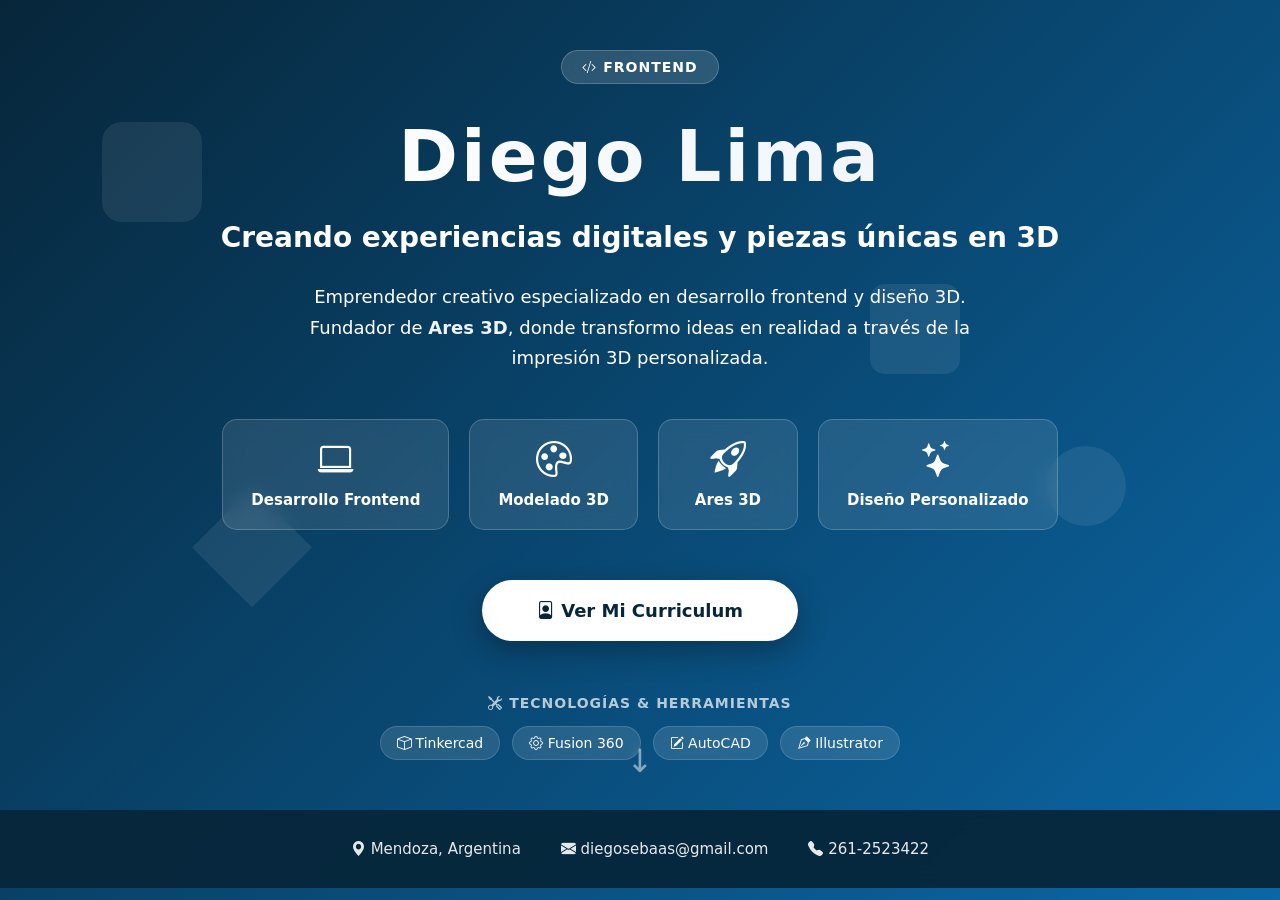
==== index.html @ 93cdbcd8 "Agrego mi primera landing page." ====
<!DOCTYPE html>
<html lang="es">
<head>
  <meta charset="UTF-8">
  <meta name="viewport" content="width=device-width, initial-scale=1.0">
  <title>Diego Lima - Frontend </title>
  <link rel="stylesheet" href="https://cdn.jsdelivr.net/npm/bootstrap-icons@1.11.1/font/bootstrap-icons.css">
  <link rel="stylesheet" href="styles.css">
  <script src="scripts.js" defer></script>
</head>
<body>
  <section class="hero">
    <div class="floating-shapes">
      <div class="shape"></div>
      <div class="shape"></div>
      <div class="shape"></div>
      <div class="shape"></div>
    </div>

    <div class="content">
      <div class="badge">
        <i class="bi bi-code-slash"></i> Frontend 
      </div>
      
      <h1 class="main-title">
        <span class="name">Diego Lima</span>
      </h1>
      
      <p class="tagline">Creando experiencias digitales y piezas únicas en 3D</p>
      
      <p class="description">
        Emprendedor creativo especializado en desarrollo frontend y diseño 3D. 
        Fundador de <strong>Ares 3D</strong>, donde transformo ideas en realidad 
        a través de la impresión 3D personalizada.
      </p>

      <div class="features">
        <div class="feature">
          <div class="feature-icon"><i class="bi bi-laptop"></i></div>
          <div class="feature-text">Desarrollo Frontend</div>
        </div>
        <div class="feature">
          <div class="feature-icon"><i class="bi bi-palette"></i></div>
          <div class="feature-text">Modelado 3D</div>
        </div>
        <div class="feature">
          <div class="feature-icon"><i class="bi bi-rocket-takeoff"></i></div>
          <div class="feature-text">Ares 3D</div>
        </div>
        <div class="feature">
          <div class="feature-icon"><i class="bi bi-stars"></i></div>
          <div class="feature-text">Diseño Personalizado</div>
        </div>
      </div>

      <div class="cta-container">
        <a href="about.html" class="cta-button">
          <span><i class="bi bi-file-person"></i> Ver Mi Curriculum</span>
        </a>
      </div>

      <div class="tech-stack">
        <p class="stack-title"><i class="bi bi-tools"></i> Tecnologías & Herramientas</p>
        <div class="stack-items">
          <span><i class="bi bi-box"></i> Tinkercad</span>
          <span><i class="bi bi-gear"></i> Fusion 360</span>
          <span><i class="bi bi-pencil-square"></i> AutoCAD</span>
          <span><i class="bi bi-vector-pen"></i> Illustrator</span>
        </div>
      </div>
    </div>

    <div class="scroll-indicator"></div>
  </section>

  <footer class="footer">
    <div class="footer-content">
      <p class="location"><i class="bi bi-geo-alt-fill"></i> Mendoza, Argentina</p>
      <p class="email"><i class="bi bi-envelope-fill"></i> diegosebaas@gmail.com</p>
      <p class="phone"><i class="bi bi-telephone-fill"></i> 261-2523422</p>
    </div>
  </footer>
</body>
</html>
---- styles.css ----
* {
  margin: 0;
  padding: 0;
  box-sizing: border-box;
}

:root {
  --navy: #07263a;
  --accent: #0b67a6;
  --light: #f4f8fc;
  --highlight: #edf3f9;
}

body {
  font-family: Inter, system-ui, Segoe UI, Arial, sans-serif;
  overflow-x: hidden;
  background: linear-gradient(135deg, #07263a 0%, #0b67a6 100%);
  min-height: 100vh;
}

.hero {
  min-height: 90vh;
  display: flex;
  align-items: center;
  justify-content: center;
  position: relative;
  overflow: hidden;
  padding: 40px 20px;
}

.floating-shapes {
  position: absolute;
  width: 100%;
  height: 100%;
  overflow: hidden;
  z-index: 1;
}

.shape {
  position: absolute;
  opacity: 0.08;
  animation: float 20s infinite ease-in-out;
}

.shape:nth-child(1) {
  width: 100px;
  height: 100px;
  background: white;
  border-radius: 20px;
  top: 15%;
  left: 8%;
  animation-delay: 0s;
}

.shape:nth-child(2) {
  width: 80px;
  height: 80px;
  background: white;
  border-radius: 50%;
  top: 55%;
  right: 12%;
  animation-delay: 3s;
}

.shape:nth-child(3) {
  width: 120px;
  height: 120px;
  background: white;
  clip-path: polygon(50% 0%, 100% 50%, 50% 100%, 0% 50%);
  bottom: 25%;
  left: 15%;
  animation-delay: 6s;
}

.shape:nth-child(4) {
  width: 90px;
  height: 90px;
  background: white;
  border-radius: 15px;
  top: 35%;
  right: 25%;
  animation-delay: 9s;
}

@keyframes float {
  0%, 100% {
    transform: translateY(0) rotate(0deg);
  }
  50% {
    transform: translateY(-40px) rotate(180deg);
  }
}

.content {
  position: relative;
  z-index: 2;
  text-align: center;
  max-width: 900px;
  color: white;
}

.badge {
  display: inline-block;
  background: rgba(255, 255, 255, 0.15);
  backdrop-filter: blur(10px);
  padding: 8px 20px;
  border-radius: 50px;
  font-size: 14px;
  font-weight: 600;
  margin-bottom: 30px;
  border: 1px solid rgba(255, 255, 255, 0.2);
  letter-spacing: 1px;
  text-transform: uppercase;
}

.main-title {
  margin-bottom: 20px;
}

.name {
  font-size: 72px;
  font-weight: 800;
  letter-spacing: 3px;
  display: block;
  background: linear-gradient(45deg, #ffffff, #edf3f9);
  -webkit-background-clip: text;
  -webkit-text-fill-color: transparent;
  background-clip: text;
  animation: glow 3s ease-in-out infinite;
}

@keyframes glow {
  0%, 100% {
    filter: drop-shadow(0 0 20px rgba(255,255,255,0.3));
  }
  50% {
    filter: drop-shadow(0 0 40px rgba(255,255,255,0.6));
  }
}

.tagline {
  font-size: 28px;
  margin-bottom: 25px;
  font-weight: 600;
  opacity: 0.95;
  line-height: 1.4;
}

.description {
  font-size: 18px;
  line-height: 1.7;
  margin-bottom: 45px;
  opacity: 0.88;
  max-width: 700px;
  margin-left: auto;
  margin-right: auto;
}

.description strong {
  color: #edf3f9;
  font-weight: 700;
}

.features {
  display: flex;
  justify-content: center;
  gap: 20px;
  margin-bottom: 50px;
  flex-wrap: wrap;
}

.feature {
  background: rgba(255, 255, 255, 0.1);
  backdrop-filter: blur(10px);
  padding: 20px 28px;
  border-radius: 15px;
  border: 1px solid rgba(255, 255, 255, 0.2);
  transition: transform 0.3s ease, background 0.3s ease;
  min-width: 140px;
}

.feature:hover {
  transform: translateY(-5px);
  background: rgba(255, 255, 255, 0.18);
}

.feature-icon {
  font-size: 36px;
  margin-bottom: 10px;
}

.feature-text {
  font-size: 15px;
  font-weight: 600;
}

.cta-container {
  margin-bottom: 50px;
}

.cta-button {
  display: inline-block;
  padding: 20px 55px;
  background: white;
  color: var(--navy);
  text-decoration: none;
  border-radius: 50px;
  font-weight: 700;
  font-size: 18px;
  transition: transform 0.3s ease, box-shadow 0.3s ease;
  box-shadow: 0 10px 30px rgba(0, 0, 0, 0.3);
  position: relative;
  overflow: hidden;
}

.cta-button::before {
  content: '';
  position: absolute;
  top: 50%;
  left: 50%;
  width: 0;
  height: 0;
  border-radius: 50%;
  background: var(--highlight);
  transform: translate(-50%, -50%);
  transition: width 0.5s ease, height 0.5s ease;
}

.cta-button:hover::before {
  width: 350px;
  height: 350px;
}

.cta-button span {
  position: relative;
  z-index: 1;
}

.cta-button:hover {
  transform: translateY(-3px) scale(1.02);
  box-shadow: 0 15px 45px rgba(0, 0, 0, 0.4);
}

.tech-stack {
  max-width: 600px;
  margin: 0 auto;
}

.stack-title {
  font-size: 14px;
  font-weight: 600;
  opacity: 0.7;
  margin-bottom: 15px;
  text-transform: uppercase;
  letter-spacing: 1px;
}

.stack-items {
  display: flex;
  flex-wrap: wrap;
  gap: 12px;
  justify-content: center;
}

.stack-items span {
  background: rgba(255, 255, 255, 0.12);
  backdrop-filter: blur(5px);
  padding: 8px 16px;
  border-radius: 20px;
  font-size: 14px;
  font-weight: 500;
  border: 1px solid rgba(255, 255, 255, 0.15);
}

.scroll-indicator {
  position: absolute;
  bottom: 30px;
  left: 50%;
  transform: translateX(-50%);
  animation: bounce 2s infinite;
}

.scroll-indicator::after {
  content: '↓';
  color: white;
  font-size: 32px;
  opacity: 0.5;
}

@keyframes bounce {
  0%, 20%, 50%, 80%, 100% {
    transform: translateX(-50%) translateY(0);
  }
  40% {
    transform: translateX(-50%) translateY(-10px);
  }
  60% {
    transform: translateX(-50%) translateY(-5px);
  }
}

.footer {
  background: rgba(7, 38, 58, 0.95);
  backdrop-filter: blur(10px);
  padding: 30px 20px;
  position: relative;
  z-index: 3;
}

.footer-content {
  max-width: 800px;
  margin: 0 auto;
  display: flex;
  justify-content: center;
  gap: 40px;
  flex-wrap: wrap;
  color: white;
}

.footer-content p {
  font-size: 15px;
  opacity: 0.9;
  font-weight: 500;
}

@media (max-width: 768px) {
  .hero {
    min-height: 85vh;
    padding: 30px 20px;
  }

  .name {
    font-size: 48px;
    letter-spacing: 2px;
  }

  .tagline {
    font-size: 22px;
  }

  .description {
    font-size: 16px;
  }

  .features {
    gap: 12px;
  }

  .feature {
    padding: 16px 22px;
    min-width: 120px;
  }

  .feature-icon {
    font-size: 30px;
  }

  .feature-text {
    font-size: 14px;
  }

  .cta-button {
    padding: 16px 45px;
    font-size: 16px;
  }

  .footer-content {
    flex-direction: column;
    gap: 15px;
    text-align: center;
  }

  .stack-items span {
    font-size: 13px;
    padding: 6px 14px;
  }
}

@media (max-width: 480px) {
  .name {
    font-size: 36px;
  }

  .tagline {
    font-size: 18px;
  }

  .badge {
    font-size: 12px;
    padding: 6px 16px;
  }
}
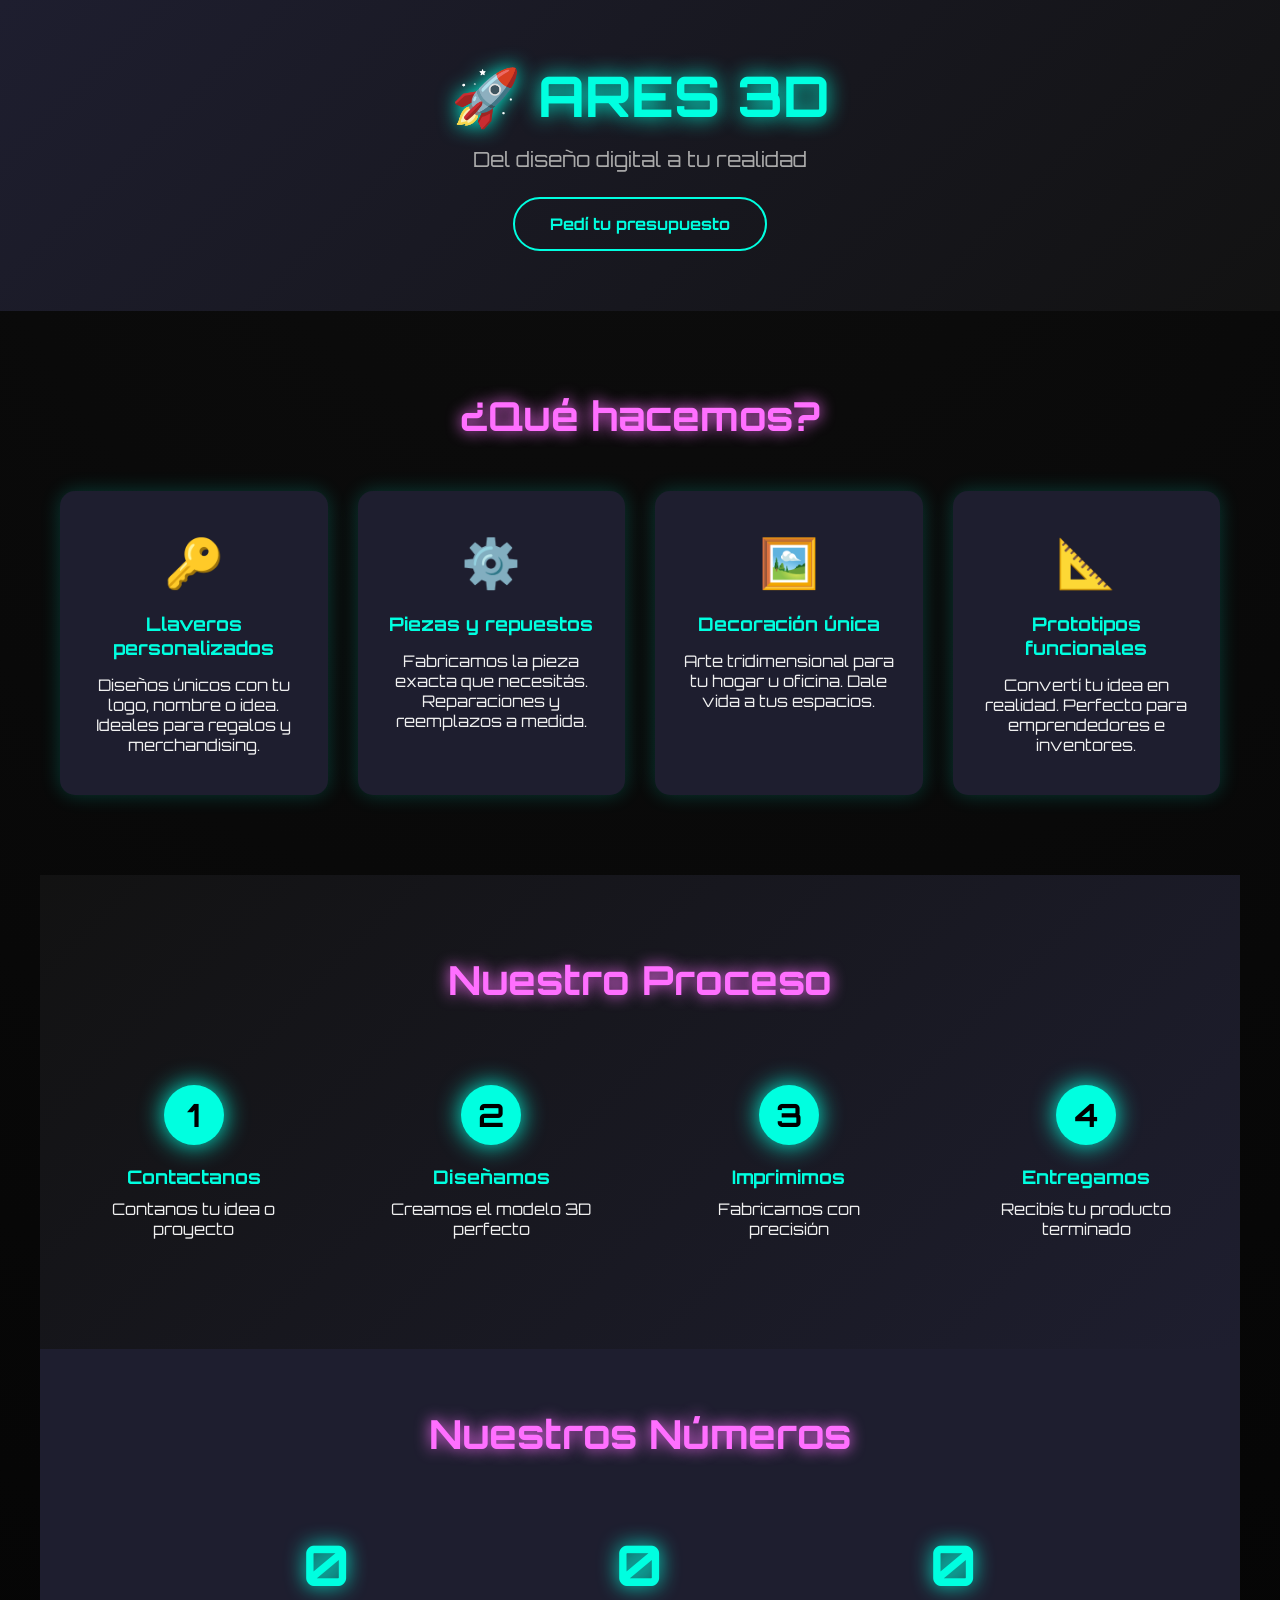
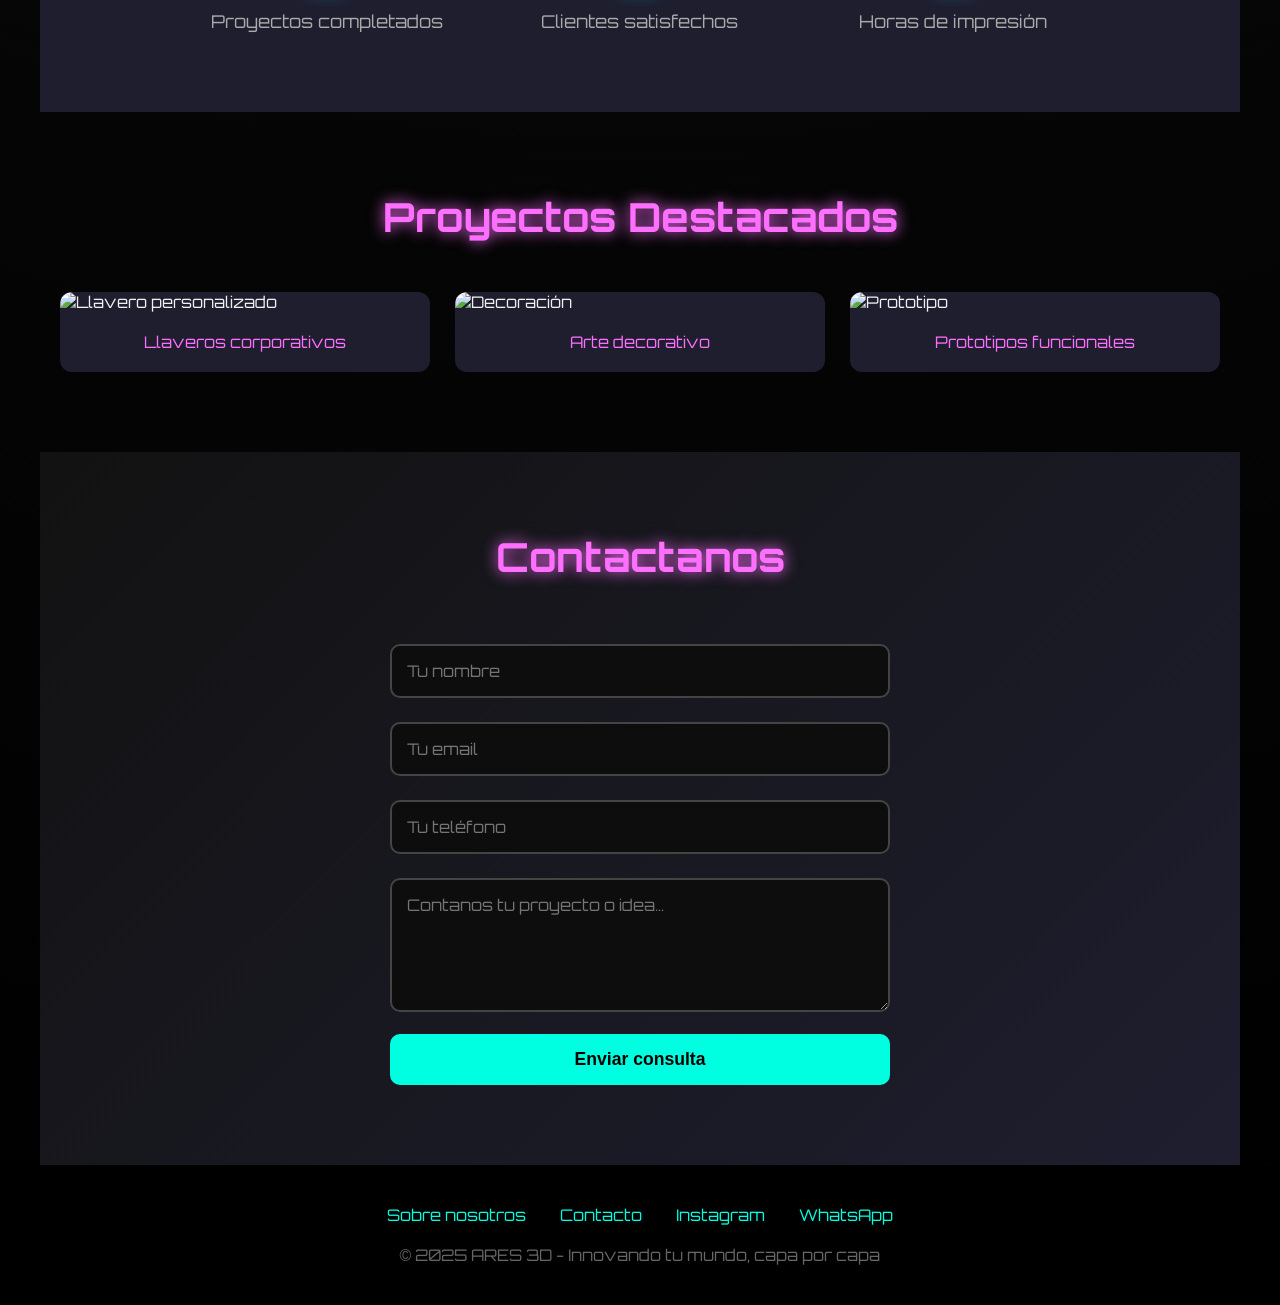
==== commit cb52246c: "Cambios Al subir los archivos se mezclaron, así que subo la nueva landing-page con la reestructuraci" ====
--- a/index.html
+++ b/index.html
@@ -3,82 +3,133 @@
 <head>
   <meta charset="UTF-8">
   <meta name="viewport" content="width=device-width, initial-scale=1.0">
-  <title>Diego Lima - Frontend </title>
-  <link rel="stylesheet" href="https://cdn.jsdelivr.net/npm/bootstrap-icons@1.11.1/font/bootstrap-icons.css">
+  <meta name="description" content="Ares 3D - Impresión 3D profesional. Llaveros, piezas, decoración y prototipos a medida.">
+  <title>Ares 3D | Impresión 3D Profesional</title>
+  
+  <!-- Google Fonts -->
+  <link rel="stylesheet" href="https://fonts.googleapis.com/css2?family=Orbitron:wght@400;700;900&display=swap">
+  
+  <!-- CSS -->
   <link rel="stylesheet" href="styles.css">
-  <script src="scripts.js" defer></script>
 </head>
 <body>
-  <section class="hero">
-    <div class="floating-shapes">
-      <div class="shape"></div>
-      <div class="shape"></div>
-      <div class="shape"></div>
-      <div class="shape"></div>
+  <header>
+    <h1>🚀 ARES 3D</h1>
+    <p>Del diseño digital a tu realidad</p>
+    <a href="#contacto" class="btn">Pedí tu presupuesto</a>
+  </header>
+
+  <section class="features">
+    <h2>¿Qué hacemos?</h2>
+    <div class="cards">
+      <div class="card">
+        <div class="card-icon">🔑</div>
+        <h3>Llaveros personalizados</h3>
+        <p>Diseños únicos con tu logo, nombre o idea. Ideales para regalos y merchandising.</p>
+      </div>
+      <div class="card">
+        <div class="card-icon">⚙️</div>
+        <h3>Piezas y repuestos</h3>
+        <p>Fabricamos la pieza exacta que necesitás. Reparaciones y reemplazos a medida.</p>
+      </div>
+      <div class="card">
+        <div class="card-icon">🖼️</div>
+        <h3>Decoración única</h3>
+        <p>Arte tridimensional para tu hogar u oficina. Dale vida a tus espacios.</p>
+      </div>
+      <div class="card">
+        <div class="card-icon">📐</div>
+        <h3>Prototipos funcionales</h3>
+        <p>Convertí tu idea en realidad. Perfecto para emprendedores e inventores.</p>
+      </div>
     </div>
+  </section>
 
-    <div class="content">
-      <div class="badge">
-        <i class="bi bi-code-slash"></i> Frontend 
+  <section class="process">
+    <h2>Nuestro Proceso</h2>
+    <div class="steps">
+      <div class="step">
+        <div class="step-number">1</div>
+        <h3>Contactanos</h3>
+        <p>Contanos tu idea o proyecto</p>
+      </div>
+      <div class="step">
+        <div class="step-number">2</div>
+        <h3>Diseñamos</h3>
+        <p>Creamos el modelo 3D perfecto</p>
+      </div>
+      <div class="step">
+        <div class="step-number">3</div>
+        <h3>Imprimimos</h3>
+        <p>Fabricamos con precisión</p>
+      </div>
+      <div class="step">
+        <div class="step-number">4</div>
+        <h3>Entregamos</h3>
+        <p>Recibís tu producto terminado</p>
+      </div>
+    </div>
+  </section>
+
+  <section class="stats">
+    <h2>Nuestros Números</h2>
+    <div class="stats-grid">
+      <div class="stat-item">
+        <div class="stat-number" data-target="500">0</div>
+        <div class="stat-label">Proyectos completados</div>
+      </div>
+      <div class="stat-item">
+        <div class="stat-number" data-target="150">0</div>
+        <div class="stat-label">Clientes satisfechos</div>
+      </div>
+      <div class="stat-item">
+        <div class="stat-number" data-target="48">0</div>
+        <div class="stat-label">Horas de impresión</div>
+      </div>
+    </div>
+  </section>
+
+  <section class="projects">
+    <h2>Proyectos Destacados</h2>
+    <div class="gallery">
+      <div class="gallery-item">
+        <img src="https://images.unsplash.com/photo-1581092160562-40aa08e78837?w=400" alt="Llavero personalizado">
+        <p>Llaveros corporativos</p>
       </div>
       
-      <h1 class="main-title">
-        <span class="name">Diego Lima</span>
-      </h1>
-      
-      <p class="tagline">Creando experiencias digitales y piezas únicas en 3D</p>
-      
-      <p class="description">
-        Emprendedor creativo especializado en desarrollo frontend y diseño 3D. 
-        Fundador de <strong>Ares 3D</strong>, donde transformo ideas en realidad 
-        a través de la impresión 3D personalizada.
-      </p>
-
-      <div class="features">
-        <div class="feature">
-          <div class="feature-icon"><i class="bi bi-laptop"></i></div>
-          <div class="feature-text">Desarrollo Frontend</div>
-        </div>
-        <div class="feature">
-          <div class="feature-icon"><i class="bi bi-palette"></i></div>
-          <div class="feature-text">Modelado 3D</div>
-        </div>
-        <div class="feature">
-          <div class="feature-icon"><i class="bi bi-rocket-takeoff"></i></div>
-          <div class="feature-text">Ares 3D</div>
-        </div>
-        <div class="feature">
-          <div class="feature-icon"><i class="bi bi-stars"></i></div>
-          <div class="feature-text">Diseño Personalizado</div>
-        </div>
+      <div class="gallery-item">
+        <img src="https://images.unsplash.com/photo-1633265486064-086b219458ec?w=400" alt="Decoración">
+        <p>Arte decorativo</p>
       </div>
-
-      <div class="cta-container">
-        <a href="about.html" class="cta-button">
-          <span><i class="bi bi-file-person"></i> Ver Mi Curriculum</span>
-        </a>
-      </div>
-
-      <div class="tech-stack">
-        <p class="stack-title"><i class="bi bi-tools"></i> Tecnologías & Herramientas</p>
-        <div class="stack-items">
-          <span><i class="bi bi-box"></i> Tinkercad</span>
-          <span><i class="bi bi-gear"></i> Fusion 360</span>
-          <span><i class="bi bi-pencil-square"></i> AutoCAD</span>
-          <span><i class="bi bi-vector-pen"></i> Illustrator</span>
-        </div>
+      <div class="gallery-item">
+        <img src="https://images.unsplash.com/photo-1581092160562-40aa08e78837?w=400" alt="Prototipo">
+        <p>Prototipos funcionales</p>
       </div>
     </div>
-
-    <div class="scroll-indicator"></div>
   </section>
 
-  <footer class="footer">
-    <div class="footer-content">
-      <p class="location"><i class="bi bi-geo-alt-fill"></i> Mendoza, Argentina</p>
-      <p class="email"><i class="bi bi-envelope-fill"></i> diegosebaas@gmail.com</p>
-      <p class="phone"><i class="bi bi-telephone-fill"></i> 261-2523422</p>
+  <section id="contacto" class="contacto">
+    <h2>Contactanos</h2>
+    <form id="formulario">
+      <input type="text" id="nombre" placeholder="Tu nombre" required>
+      <input type="email" id="email" placeholder="Tu email" required>
+      <input type="tel" id="telefono" placeholder="Tu teléfono" required>
+      <textarea id="mensaje" rows="5" placeholder="Contanos tu proyecto o idea..." required></textarea>
+      <button type="submit">Enviar consulta</button>
+    </form>
+  </section>
+
+  <footer>
+    <div class="footer-links">
+      <a href="about.html">Sobre nosotros</a>
+      <a href="#contacto">Contacto</a>
+      <a href="#">Instagram</a>
+      <a href="#">WhatsApp</a>
     </div>
+    <p>© 2025 ARES 3D - Innovando tu mundo, capa por capa</p>
   </footer>
+
+  <!-- Scripts Modulares -->
+  <script type="module" src="main.js"></script>
 </body>
 </html>
--- a/styles.css
+++ b/styles.css
@@ -1,3 +1,6 @@
+/* ============================================
+   RESET Y VARIABLES
+   ============================================ */
 * {
   margin: 0;
   padding: 0;
@@ -5,388 +8,430 @@
 }
 
 :root {
-  --navy: #07263a;
-  --accent: #0b67a6;
-  --light: #f4f8fc;
-  --highlight: #edf3f9;
-}
-
+  --primary: #00ffe0;
+  --secondary: #ff6fff;
+  --dark: #0d0d0d;
+  --darker: #000;
+  --bg-card: #1e1e2f;
+  --text: #f0f0f0;
+}
+
+/* ============================================
+   ESTILOS GENERALES
+   ============================================ */
 body {
-  font-family: Inter, system-ui, Segoe UI, Arial, sans-serif;
+  font-family: 'Orbitron', sans-serif;
+  background: radial-gradient(circle at top, var(--dark), var(--darker));
+  color: var(--text);
   overflow-x: hidden;
-  background: linear-gradient(135deg, #07263a 0%, #0b67a6 100%);
-  min-height: 100vh;
-}
-
-.hero {
-  min-height: 90vh;
+}
+
+/* ============================================
+   HEADER
+   ============================================ */
+header {
+  padding: 60px 20px;
+  background: linear-gradient(135deg, #1e1e2f, #121212);
+  text-align: center;
+  position: sticky;
+  top: 0;
+  z-index: 100;
+  transition: all 0.3s;
+}
+
+h1 {
+  font-size: clamp(2rem, 5vw, 3.5rem);
+  color: var(--primary);
+  text-shadow: 0 0 20px var(--primary);
+  margin-bottom: 15px;
+  animation: glow 2s ease-in-out infinite alternate;
+}
+
+@keyframes glow {
+  from { text-shadow: 0 0 10px var(--primary); }
+  to { text-shadow: 0 0 25px var(--primary), 0 0 40px var(--primary); }
+}
+
+header p {
+  font-size: 1.3rem;
+  color: #aaa;
+  margin-bottom: 25px;
+}
+
+/* ============================================
+   BOTONES
+   ============================================ */
+.btn {
+  display: inline-block;
+  padding: 15px 35px;
+  background: transparent;
+  border: 2px solid var(--primary);
+  color: var(--primary);
+  border-radius: 30px;
+  text-decoration: none;
+  font-weight: bold;
+  transition: all 0.3s;
+  cursor: pointer;
+}
+
+.btn:hover {
+  background: var(--primary);
+  color: var(--darker);
+  box-shadow: 0 0 30px var(--primary);
+  transform: scale(1.05);
+}
+
+/* ============================================
+   SECCIONES
+   ============================================ */
+section {
+  padding: 80px 20px;
+  max-width: 1200px;
+  margin: 0 auto;
+}
+
+h2 {
+  font-size: 2.5rem;
+  margin-bottom: 50px;
+  text-align: center;
+  color: var(--secondary);
+  text-shadow: 0 0 15px var(--secondary);
+}
+
+/* ============================================
+   CARDS DE SERVICIOS
+   ============================================ */
+.cards {
+  display: grid;
+  grid-template-columns: repeat(auto-fit, minmax(250px, 1fr));
+  gap: 30px;
+}
+
+.card {
+  background: var(--bg-card);
+  padding: 40px 25px;
+  border-radius: 15px;
+  text-align: center;
+  box-shadow: 0 0 20px rgba(0,255,224,0.2);
+  transition: all 0.4s;
+  cursor: pointer;
+}
+
+.card:hover {
+  transform: translateY(-12px);
+  box-shadow: 0 0 40px rgba(0,255,224,0.6);
+}
+
+.card-icon {
+  font-size: 3rem;
+  margin-bottom: 20px;
+}
+
+.card h3 {
+  color: var(--primary);
+  margin-bottom: 15px;
+}
+
+/* ============================================
+   PROCESO
+   ============================================ */
+.process {
+  background: linear-gradient(135deg, #121212, #1e1e2f);
+}
+
+.steps {
+  display: grid;
+  grid-template-columns: repeat(auto-fit, minmax(200px, 1fr));
+  gap: 30px;
+  margin-top: 40px;
+}
+
+.step {
+  text-align: center;
+  padding: 30px;
+}
+
+.step-number {
+  width: 60px;
+  height: 60px;
+  background: var(--primary);
+  color: var(--darker);
+  border-radius: 50%;
   display: flex;
   align-items: center;
   justify-content: center;
-  position: relative;
+  font-size: 2rem;
+  font-weight: bold;
+  margin: 0 auto 20px;
+  box-shadow: 0 0 25px var(--primary);
+}
+
+.step h3 {
+  color: var(--primary);
+  margin-bottom: 10px;
+}
+
+/* ============================================
+   ESTADÍSTICAS
+   ============================================ */
+.stats {
+  background: var(--bg-card);
+  padding: 60px 20px;
+  text-align: center;
+}
+
+.stats-grid {
+  display: grid;
+  grid-template-columns: repeat(auto-fit, minmax(200px, 1fr));
+  gap: 40px;
+  max-width: 900px;
+  margin: 0 auto;
+}
+
+.stat-item {
+  padding: 20px;
+}
+
+.stat-number {
+  font-size: 3.5rem;
+  color: var(--primary);
+  font-weight: bold;
+  text-shadow: 0 0 20px var(--primary);
+}
+
+.stat-label {
+  color: #aaa;
+  margin-top: 10px;
+  font-size: 1.1rem;
+}
+
+/* ============================================
+   GALERÍA
+   ============================================ */
+.gallery {
+  display: grid;
+  grid-template-columns: repeat(auto-fit, minmax(280px, 1fr));
+  gap: 25px;
+}
+
+.gallery-item {
+  background: var(--bg-card);
+  border-radius: 12px;
   overflow: hidden;
-  padding: 40px 20px;
-}
-
-.floating-shapes {
-  position: absolute;
+  cursor: pointer;
+  transition: all 0.3s;
+}
+
+.gallery-item:hover {
+  transform: scale(1.05);
+  box-shadow: 0 0 30px rgba(255, 111, 255, 0.6);
+}
+
+.gallery-item img {
+  width: 100%;
+  height: 220px;
+  object-fit: cover;
+}
+
+.gallery-item p {
+  padding: 20px;
+  text-align: center;
+  color: var(--secondary);
+}
+
+/* ============================================
+   MODAL
+   ============================================ */
+.modal {
+  display: none;
+  position: fixed;
+  z-index: 1000;
+  left: 0;
+  top: 0;
   width: 100%;
   height: 100%;
-  overflow: hidden;
-  z-index: 1;
-}
-
-.shape {
+  background: rgba(0,0,0,0.95);
+  justify-content: center;
+  align-items: center;
+}
+
+.modal-content {
+  max-width: 90%;
+  max-height: 90%;
+  position: relative;
+}
+
+.modal-content img {
+  width: 100%;
+  border-radius: 10px;
+}
+
+.close-modal {
   position: absolute;
-  opacity: 0.08;
-  animation: float 20s infinite ease-in-out;
-}
-
-.shape:nth-child(1) {
-  width: 100px;
-  height: 100px;
-  background: white;
-  border-radius: 20px;
-  top: 15%;
-  left: 8%;
-  animation-delay: 0s;
-}
-
-.shape:nth-child(2) {
-  width: 80px;
-  height: 80px;
-  background: white;
-  border-radius: 50%;
-  top: 55%;
-  right: 12%;
-  animation-delay: 3s;
-}
-
-.shape:nth-child(3) {
-  width: 120px;
-  height: 120px;
-  background: white;
-  clip-path: polygon(50% 0%, 100% 50%, 50% 100%, 0% 50%);
-  bottom: 25%;
-  left: 15%;
-  animation-delay: 6s;
-}
-
-.shape:nth-child(4) {
-  width: 90px;
-  height: 90px;
-  background: white;
-  border-radius: 15px;
-  top: 35%;
-  right: 25%;
-  animation-delay: 9s;
-}
-
-@keyframes float {
-  0%, 100% {
-    transform: translateY(0) rotate(0deg);
+  top: -40px;
+  right: 0;
+  color: var(--primary);
+  font-size: 40px;
+  cursor: pointer;
+  transition: color 0.3s;
+}
+
+.close-modal:hover {
+  color: var(--secondary);
+}
+
+.modal-caption {
+  text-align: center;
+  color: var(--primary);
+  padding: 20px;
+  font-size: 1.2rem;
+}
+
+/* ============================================
+   FORMULARIO
+   ============================================ */
+.contacto {
+  background: linear-gradient(135deg, #121212, #1e1e2f);
+}
+
+form {
+  display: flex;
+  flex-direction: column;
+  max-width: 500px;
+  margin: 0 auto;
+}
+
+input, textarea {
+  padding: 15px;
+  margin: 12px 0;
+  border-radius: 10px;
+  border: 2px solid #444;
+  background: var(--dark);
+  color: #fff;
+  font-size: 1rem;
+  font-family: inherit;
+  transition: all 0.3s;
+}
+
+input:focus, textarea:focus {
+  outline: none;
+  border-color: var(--primary);
+  box-shadow: 0 0 15px rgba(0,255,224,0.3);
+}
+
+input.valid {
+  border-color: #00ff00;
+}
+
+input.invalid, textarea.invalid {
+  border-color: #ff0000;
+}
+
+.error-msg {
+  color: #ff0000;
+  font-size: 0.85rem;
+  margin-top: -8px;
+  margin-bottom: 8px;
+  text-align: left;
+}
+
+button[type="submit"] {
+  padding: 15px;
+  margin-top: 10px;
+  background: var(--primary);
+  color: var(--darker);
+  border: none;
+  border-radius: 10px;
+  font-weight: bold;
+  font-size: 1.1rem;
+  cursor: pointer;
+  transition: all 0.3s;
+}
+
+button[type="submit"]:hover:not(:disabled) {
+  background: #00ccb3;
+  box-shadow: 0 0 25px var(--primary);
+  transform: translateY(-2px);
+}
+
+button[type="submit"]:disabled {
+  opacity: 0.6;
+  cursor: not-allowed;
+}
+
+/* ============================================
+   NOTIFICACIONES
+   ============================================ */
+.notification {
+  position: fixed;
+  bottom: -100px;
+  right: 20px;
+  background: var(--primary);
+  color: var(--darker);
+  padding: 20px 30px;
+  border-radius: 10px;
+  font-weight: bold;
+  box-shadow: 0 0 30px var(--primary);
+  transition: all 0.3s;
+  z-index: 2000;
+}
+
+.notification.show {
+  bottom: 20px;
+}
+
+.notification.error {
+  background: #ff0000;
+  box-shadow: 0 0 30px #ff0000;
+  color: #fff;
+}
+
+/* ============================================
+   FOOTER
+   ============================================ */
+footer {
+  background: var(--darker);
+  padding: 40px 20px;
+  text-align: center;
+  color: #666;
+}
+
+.footer-links {
+  margin-bottom: 20px;
+}
+
+.footer-links a {
+  color: var(--primary);
+  text-decoration: none;
+  margin: 0 15px;
+  transition: color 0.3s;
+}
+
+.footer-links a:hover {
+  color: var(--secondary);
+}
+
+/* ============================================
+   RESPONSIVE
+   ============================================ */
+@media (max-width: 768px) {
+  h2 { 
+    font-size: 2rem; 
   }
-  50% {
-    transform: translateY(-40px) rotate(180deg);
+  
+  .stat-number { 
+    font-size: 2.5rem; 
   }
-}
-
-.content {
-  position: relative;
-  z-index: 2;
-  text-align: center;
-  max-width: 900px;
-  color: white;
-}
-
-.badge {
-  display: inline-block;
-  background: rgba(255, 255, 255, 0.15);
-  backdrop-filter: blur(10px);
-  padding: 8px 20px;
-  border-radius: 50px;
-  font-size: 14px;
-  font-weight: 600;
-  margin-bottom: 30px;
-  border: 1px solid rgba(255, 255, 255, 0.2);
-  letter-spacing: 1px;
-  text-transform: uppercase;
-}
-
-.main-title {
-  margin-bottom: 20px;
-}
-
-.name {
-  font-size: 72px;
-  font-weight: 800;
-  letter-spacing: 3px;
-  display: block;
-  background: linear-gradient(45deg, #ffffff, #edf3f9);
-  -webkit-background-clip: text;
-  -webkit-text-fill-color: transparent;
-  background-clip: text;
-  animation: glow 3s ease-in-out infinite;
-}
-
-@keyframes glow {
-  0%, 100% {
-    filter: drop-shadow(0 0 20px rgba(255,255,255,0.3));
+  
+  .cards {
+    grid-template-columns: 1fr;
   }
-  50% {
-    filter: drop-shadow(0 0 40px rgba(255,255,255,0.6));
+  
+  .steps {
+    grid-template-columns: 1fr;
   }
-}
-
-.tagline {
-  font-size: 28px;
-  margin-bottom: 25px;
-  font-weight: 600;
-  opacity: 0.95;
-  line-height: 1.4;
-}
-
-.description {
-  font-size: 18px;
-  line-height: 1.7;
-  margin-bottom: 45px;
-  opacity: 0.88;
-  max-width: 700px;
-  margin-left: auto;
-  margin-right: auto;
-}
-
-.description strong {
-  color: #edf3f9;
-  font-weight: 700;
-}
-
-.features {
-  display: flex;
-  justify-content: center;
-  gap: 20px;
-  margin-bottom: 50px;
-  flex-wrap: wrap;
-}
-
-.feature {
-  background: rgba(255, 255, 255, 0.1);
-  backdrop-filter: blur(10px);
-  padding: 20px 28px;
-  border-radius: 15px;
-  border: 1px solid rgba(255, 255, 255, 0.2);
-  transition: transform 0.3s ease, background 0.3s ease;
-  min-width: 140px;
-}
-
-.feature:hover {
-  transform: translateY(-5px);
-  background: rgba(255, 255, 255, 0.18);
-}
-
-.feature-icon {
-  font-size: 36px;
-  margin-bottom: 10px;
-}
-
-.feature-text {
-  font-size: 15px;
-  font-weight: 600;
-}
-
-.cta-container {
-  margin-bottom: 50px;
-}
-
-.cta-button {
-  display: inline-block;
-  padding: 20px 55px;
-  background: white;
-  color: var(--navy);
-  text-decoration: none;
-  border-radius: 50px;
-  font-weight: 700;
-  font-size: 18px;
-  transition: transform 0.3s ease, box-shadow 0.3s ease;
-  box-shadow: 0 10px 30px rgba(0, 0, 0, 0.3);
-  position: relative;
-  overflow: hidden;
-}
-
-.cta-button::before {
-  content: '';
-  position: absolute;
-  top: 50%;
-  left: 50%;
-  width: 0;
-  height: 0;
-  border-radius: 50%;
-  background: var(--highlight);
-  transform: translate(-50%, -50%);
-  transition: width 0.5s ease, height 0.5s ease;
-}
-
-.cta-button:hover::before {
-  width: 350px;
-  height: 350px;
-}
-
-.cta-button span {
-  position: relative;
-  z-index: 1;
-}
-
-.cta-button:hover {
-  transform: translateY(-3px) scale(1.02);
-  box-shadow: 0 15px 45px rgba(0, 0, 0, 0.4);
-}
-
-.tech-stack {
-  max-width: 600px;
-  margin: 0 auto;
-}
-
-.stack-title {
-  font-size: 14px;
-  font-weight: 600;
-  opacity: 0.7;
-  margin-bottom: 15px;
-  text-transform: uppercase;
-  letter-spacing: 1px;
-}
-
-.stack-items {
-  display: flex;
-  flex-wrap: wrap;
-  gap: 12px;
-  justify-content: center;
-}
-
-.stack-items span {
-  background: rgba(255, 255, 255, 0.12);
-  backdrop-filter: blur(5px);
-  padding: 8px 16px;
-  border-radius: 20px;
-  font-size: 14px;
-  font-weight: 500;
-  border: 1px solid rgba(255, 255, 255, 0.15);
-}
-
-.scroll-indicator {
-  position: absolute;
-  bottom: 30px;
-  left: 50%;
-  transform: translateX(-50%);
-  animation: bounce 2s infinite;
-}
-
-.scroll-indicator::after {
-  content: '↓';
-  color: white;
-  font-size: 32px;
-  opacity: 0.5;
-}
-
-@keyframes bounce {
-  0%, 20%, 50%, 80%, 100% {
-    transform: translateX(-50%) translateY(0);
-  }
-  40% {
-    transform: translateX(-50%) translateY(-10px);
-  }
-  60% {
-    transform: translateX(-50%) translateY(-5px);
-  }
-}
-
-.footer {
-  background: rgba(7, 38, 58, 0.95);
-  backdrop-filter: blur(10px);
-  padding: 30px 20px;
-  position: relative;
-  z-index: 3;
-}
-
-.footer-content {
-  max-width: 800px;
-  margin: 0 auto;
-  display: flex;
-  justify-content: center;
-  gap: 40px;
-  flex-wrap: wrap;
-  color: white;
-}
-
-.footer-content p {
-  font-size: 15px;
-  opacity: 0.9;
-  font-weight: 500;
-}
-
-@media (max-width: 768px) {
-  .hero {
-    min-height: 85vh;
-    padding: 30px 20px;
-  }
-
-  .name {
-    font-size: 48px;
-    letter-spacing: 2px;
-  }
-
-  .tagline {
-    font-size: 22px;
-  }
-
-  .description {
-    font-size: 16px;
-  }
-
-  .features {
-    gap: 12px;
-  }
-
-  .feature {
-    padding: 16px 22px;
-    min-width: 120px;
-  }
-
-  .feature-icon {
-    font-size: 30px;
-  }
-
-  .feature-text {
-    font-size: 14px;
-  }
-
-  .cta-button {
-    padding: 16px 45px;
-    font-size: 16px;
-  }
-
-  .footer-content {
-    flex-direction: column;
-    gap: 15px;
-    text-align: center;
-  }
-
-  .stack-items span {
-    font-size: 13px;
-    padding: 6px 14px;
-  }
-}
-
-@media (max-width: 480px) {
-  .name {
-    font-size: 36px;
-  }
-
-  .tagline {
-    font-size: 18px;
-  }
-
-  .badge {
-    font-size: 12px;
-    padding: 6px 16px;
+  
+  .gallery {
+    grid-template-columns: 1fr;
   }
 }
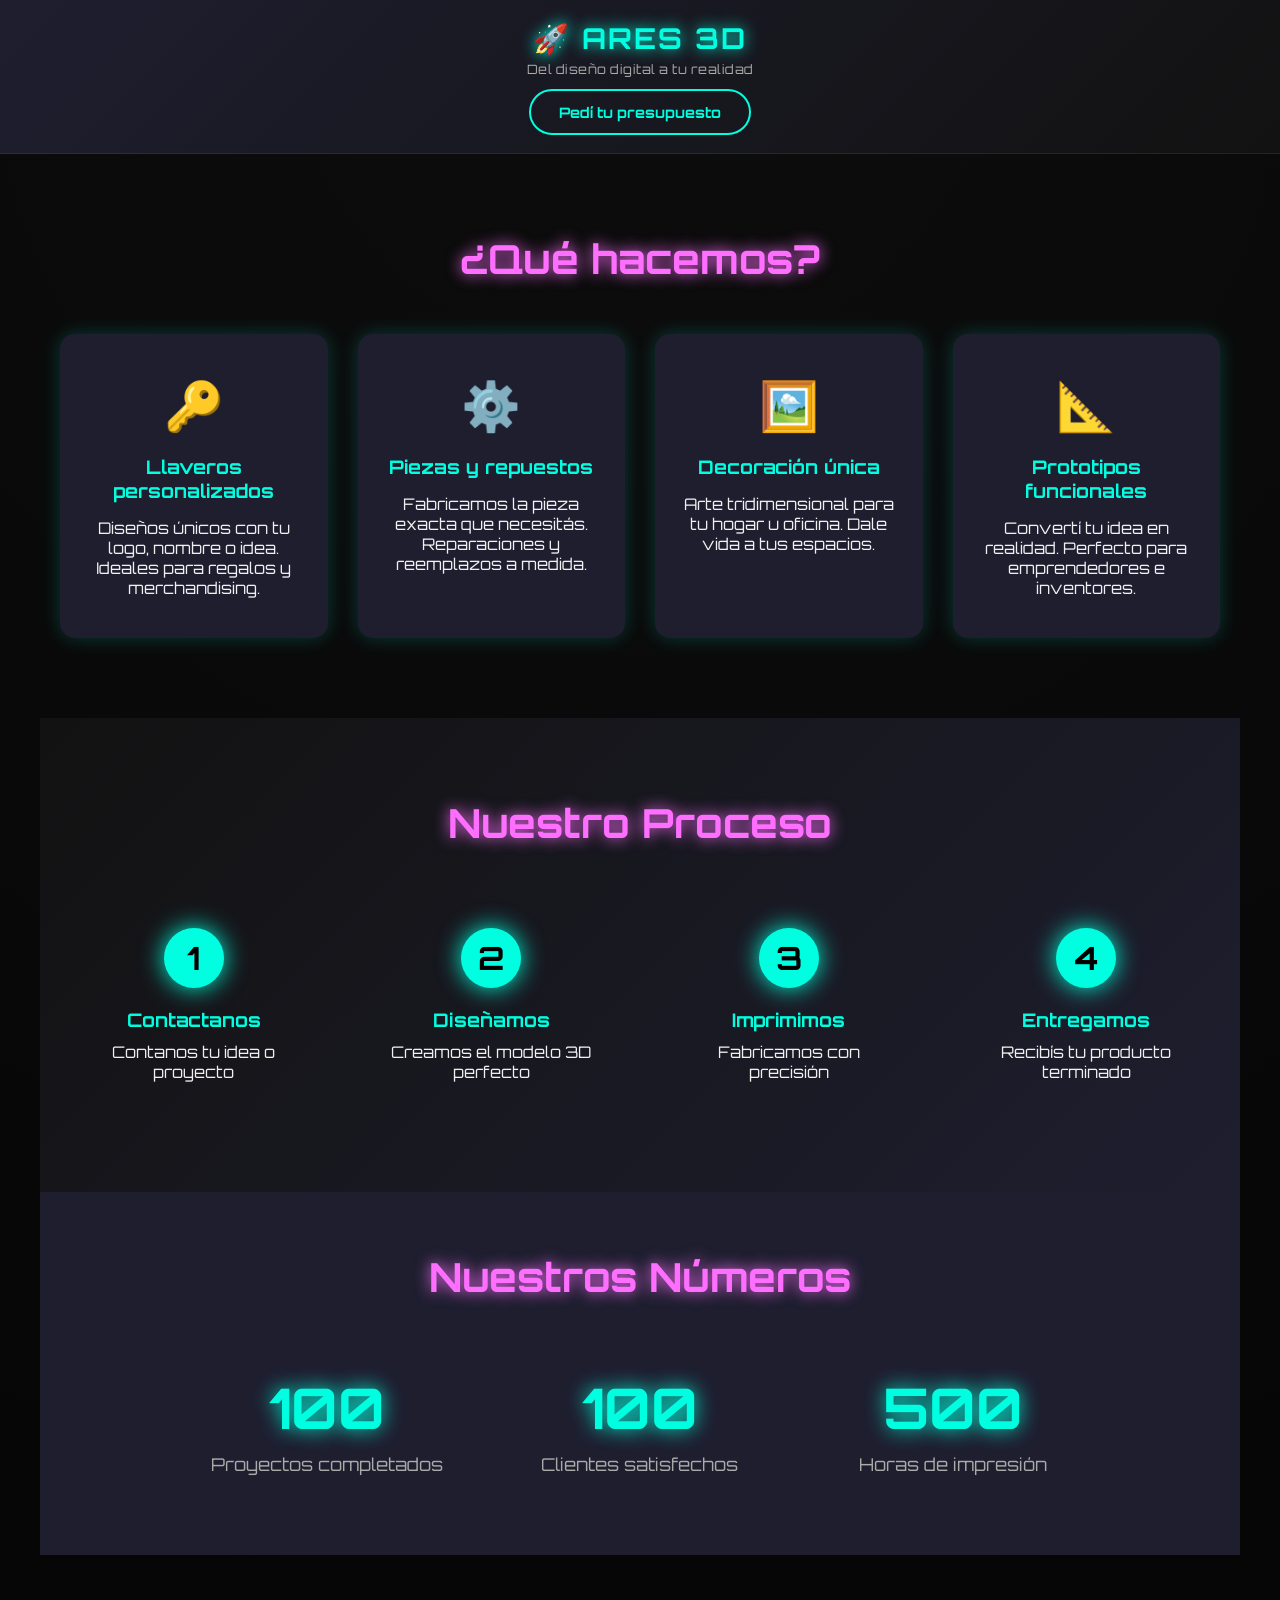
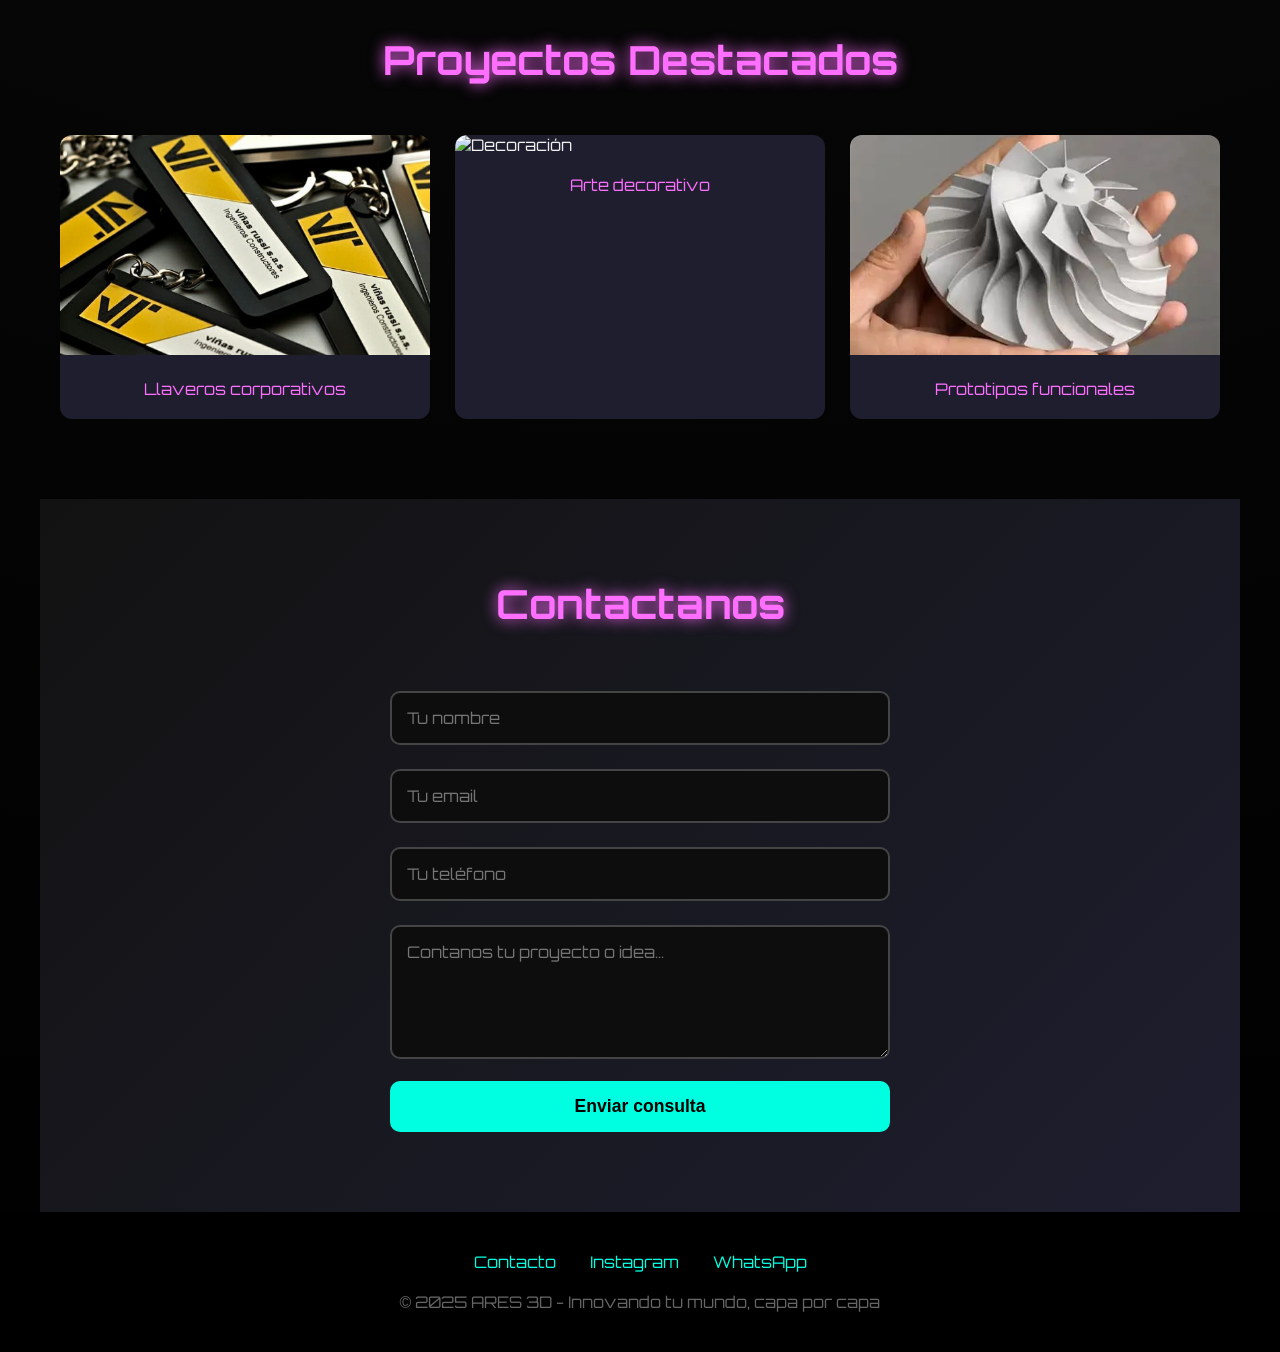
==== commit 256a6d91: "Nuevos cambios en landing" ====
--- a/index.html
+++ b/index.html
@@ -75,15 +75,15 @@
     <h2>Nuestros Números</h2>
     <div class="stats-grid">
       <div class="stat-item">
-        <div class="stat-number" data-target="500">0</div>
+        <div class="stat-number" data-target="100">100</div>
         <div class="stat-label">Proyectos completados</div>
       </div>
       <div class="stat-item">
-        <div class="stat-number" data-target="150">0</div>
+        <div class="stat-number" data-target="100">100</div>
         <div class="stat-label">Clientes satisfechos</div>
       </div>
       <div class="stat-item">
-        <div class="stat-number" data-target="48">0</div>
+        <div class="stat-number" data-target="500">500</div>
         <div class="stat-label">Horas de impresión</div>
       </div>
     </div>
@@ -93,7 +93,7 @@
     <h2>Proyectos Destacados</h2>
     <div class="gallery">
       <div class="gallery-item">
-        <img src="https://images.unsplash.com/photo-1581092160562-40aa08e78837?w=400" alt="Llavero personalizado">
+        <img src="llavero.png" alt="Llavero personalizado">
         <p>Llaveros corporativos</p>
       </div>
       
@@ -102,7 +102,7 @@
         <p>Arte decorativo</p>
       </div>
       <div class="gallery-item">
-        <img src="https://images.unsplash.com/photo-1581092160562-40aa08e78837?w=400" alt="Prototipo">
+        <img src="prototipo funcional.webp" alt="Prototipo">
         <p>Prototipos funcionales</p>
       </div>
     </div>
@@ -121,7 +121,6 @@
 
   <footer>
     <div class="footer-links">
-      <a href="about.html">Sobre nosotros</a>
       <a href="#contacto">Contacto</a>
       <a href="#">Instagram</a>
       <a href="#">WhatsApp</a>
--- a/styles.css
+++ b/styles.css
@@ -27,35 +27,39 @@
 }
 
 /* ============================================
-   HEADER
+   HEADER MEJORADO - MÁS COMPACTO Y ESTÉTICO
    ============================================ */
 header {
-  padding: 60px 20px;
+  padding: 20px 20px 18px;
   background: linear-gradient(135deg, #1e1e2f, #121212);
   text-align: center;
   position: sticky;
   top: 0;
   z-index: 100;
   transition: all 0.3s;
+  border-bottom: 1px solid rgba(0, 255, 224, 0.1);
 }
 
 h1 {
-  font-size: clamp(2rem, 5vw, 3.5rem);
-  color: var(--primary);
-  text-shadow: 0 0 20px var(--primary);
-  margin-bottom: 15px;
+  font-size: clamp(1.4rem, 3.5vw, 1.8rem);
+  color: var(--primary);
+  text-shadow: 0 0 15px var(--primary);
+  margin-bottom: 5px;
   animation: glow 2s ease-in-out infinite alternate;
+  letter-spacing: 2px;
 }
 
 @keyframes glow {
   from { text-shadow: 0 0 10px var(--primary); }
-  to { text-shadow: 0 0 25px var(--primary), 0 0 40px var(--primary); }
+  to { text-shadow: 0 0 20px var(--primary), 0 0 30px var(--primary); }
 }
 
 header p {
-  font-size: 1.3rem;
+  font-size: 0.8rem;
   color: #aaa;
-  margin-bottom: 25px;
+  margin-bottom: 12px;
+  font-weight: 400;
+  letter-spacing: 0.5px;
 }
 
 /* ============================================
@@ -63,13 +67,14 @@
    ============================================ */
 .btn {
   display: inline-block;
-  padding: 15px 35px;
+  padding: 12px 28px;
   background: transparent;
   border: 2px solid var(--primary);
   color: var(--primary);
   border-radius: 30px;
   text-decoration: none;
   font-weight: bold;
+  font-size: 0.9rem;
   transition: all 0.3s;
   cursor: pointer;
 }
@@ -77,7 +82,7 @@
 .btn:hover {
   background: var(--primary);
   color: var(--darker);
-  box-shadow: 0 0 30px var(--primary);
+  box-shadow: 0 0 25px var(--primary);
   transform: scale(1.05);
 }
 
@@ -415,6 +420,25 @@
    RESPONSIVE
    ============================================ */
 @media (max-width: 768px) {
+  header {
+    padding: 15px 20px 14px;
+  }
+  
+  h1 {
+    font-size: 1.3rem;
+    margin-bottom: 4px;
+  }
+  
+  header p {
+    font-size: 0.75rem;
+    margin-bottom: 10px;
+  }
+  
+  .btn {
+    padding: 8px 20px;
+    font-size: 0.8rem;
+  }
+  
   h2 { 
     font-size: 2rem; 
   }
